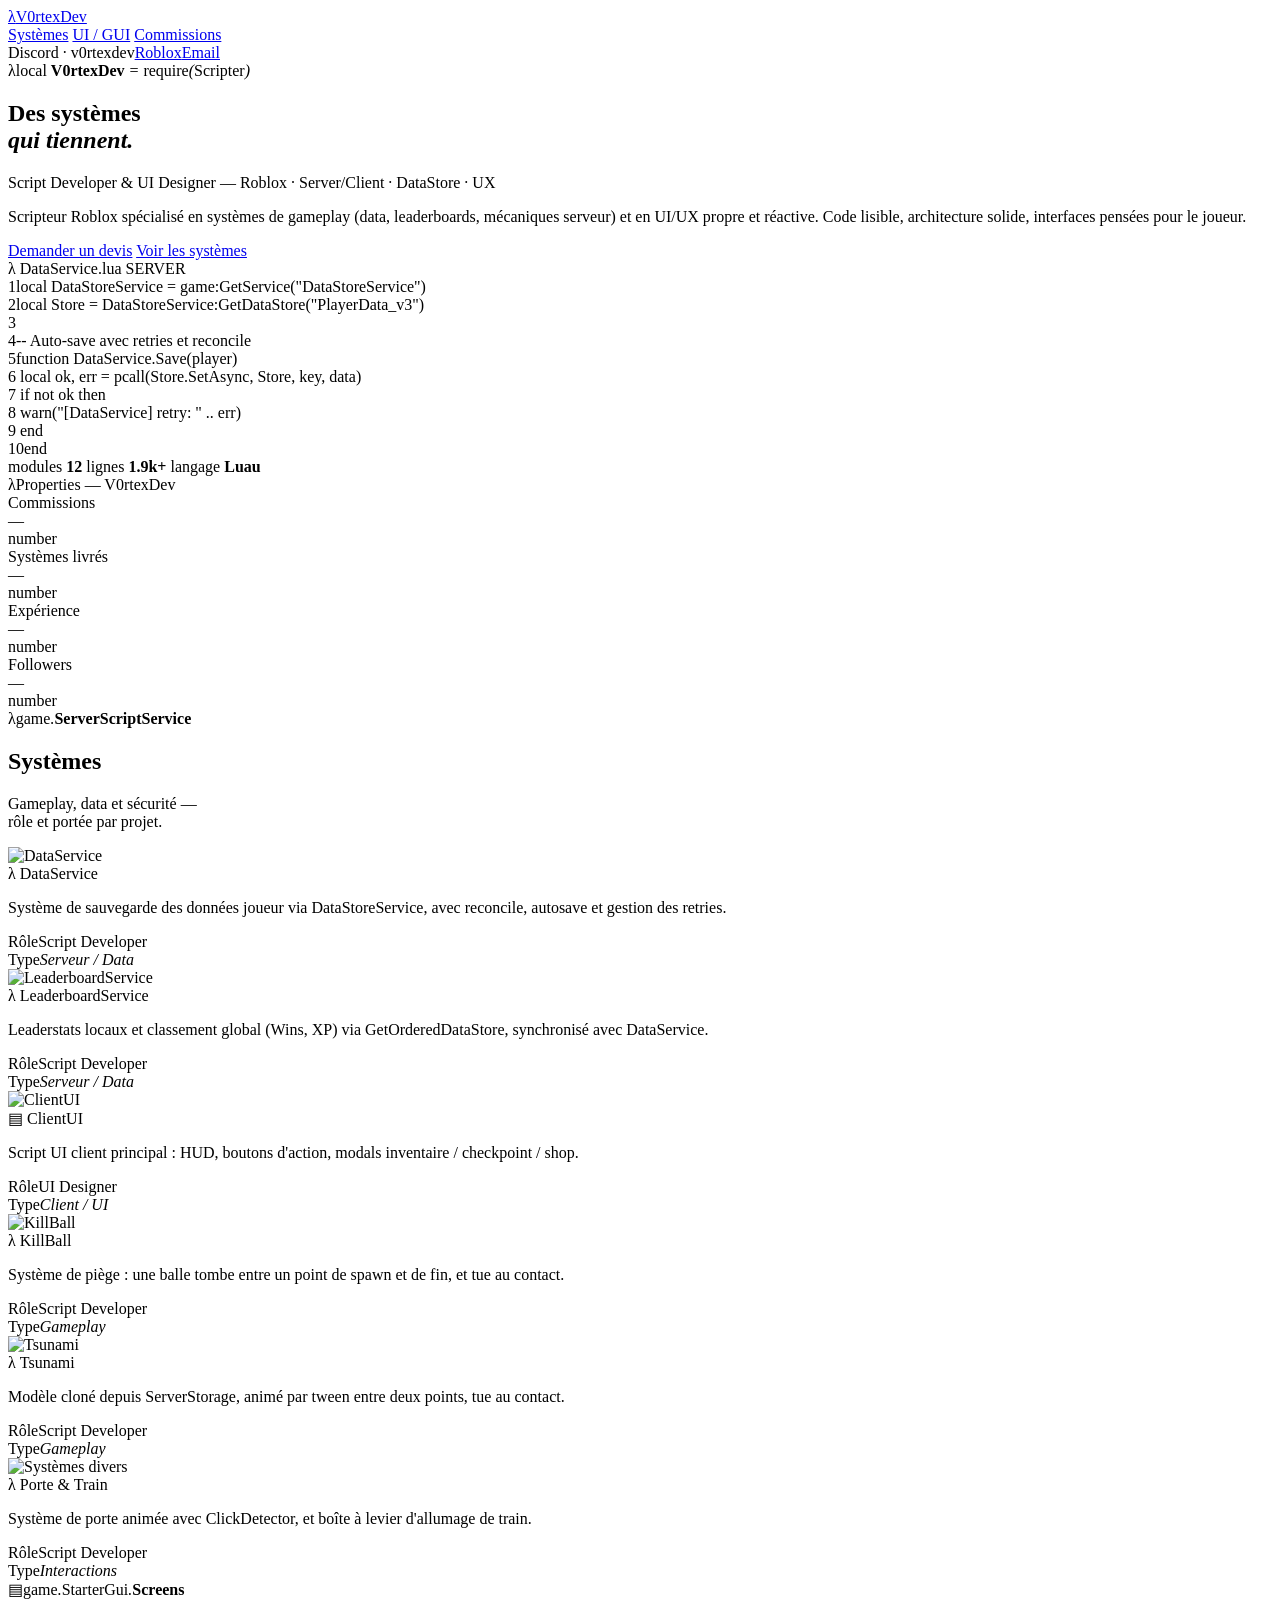
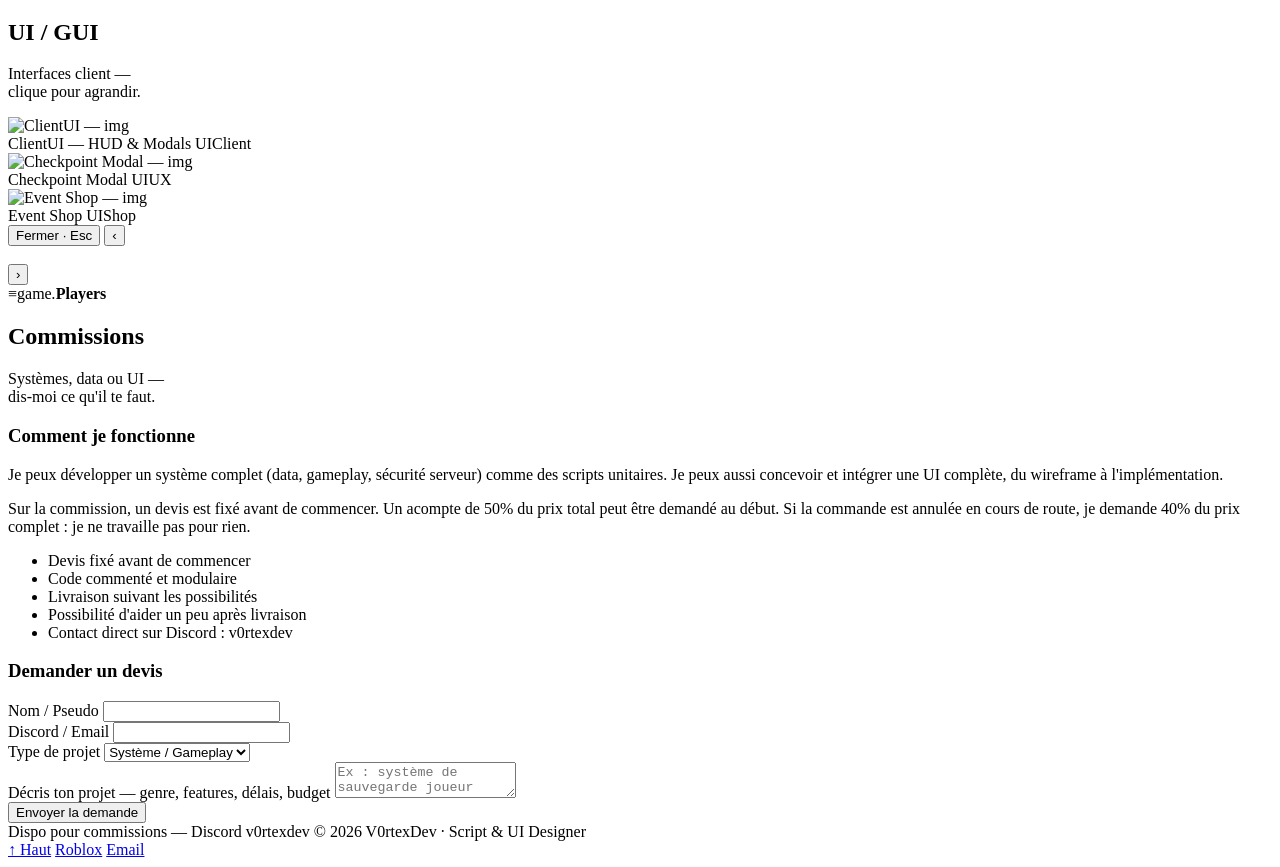
==== index.html @ d475aec1 "Add files via upload" ====
<!DOCTYPE html><html lang="fr"><head><meta http-equiv="Content-Type" content="text/html; charset=UTF-8">

  <meta name="viewport" content="width=device-width, initial-scale=1.0">
  <title>V0rtexDev — Script & UI Designer Roblox</title>
  <meta name="description" content="V0rtexDev — scripteur et UI designer sur Roblox. Systèmes de gameplay, data, UI/UX, sécurité côté serveur.">
  <link rel="preconnect" href="https://fonts.googleapis.com/">
  <link rel="preconnect" href="https://fonts.gstatic.com/" crossorigin="">
  <link href="https://fonts.googleapis.com/css2?family=Space+Grotesk:wght@400;500;600;700&family=IBM+Plex+Sans:wght@400;500;600&family=JetBrains+Mono:wght@400;500;700&display=swap" rel="stylesheet">
  <link rel="stylesheet" href="assets/css/theme.css">
  <link rel="stylesheet" href="assets/css/site.css">
</head>
<body>

  <!-- HEADER -->
  <header>
    <a class="brand" href="#top" aria-label="Accueil">
      <span class="ico ico-script">λ</span><span id="brandName">V0rtexDev</span>
    </a>
    <nav class="top-nav" aria-label="Navigation principale">
      <a href="#systems">Systèmes</a>
      <a href="#ui">UI / GUI</a>
      <a href="#commissions">Commissions</a>
    </nav>
    <div class="socials" id="socials"><span class="social-tag">Discord · v0rtexdev</span><a href="#" target="_blank" rel="noopener">Roblox</a><a href="mailto:contact@v0rtexdev.dev">Email</a></div>
  </header>

  <!-- HERO -->
  <section class="hero" id="top">
    <div class="container">
      <div class="hero-grid">
        <div class="hero-intro reveal in">
          <div class="path" id="heroPath"><span class="ico ico-script">λ</span>local<i> </i><b>V0rtexDev</b><i> = </i>require<i>(</i>Scripter<i>)</i></div>
          <h1 id="heroTitle">Des systèmes<br><em>qui tiennent.</em></h1>
          <p class="role" id="heroRole">Script Developer &amp; UI Designer — Roblox · Server/Client · DataStore · UX</p>
          <p class="bio" id="heroBio">Scripteur Roblox spécialisé en systèmes de gameplay (data, leaderboards, mécaniques serveur) et en UI/UX propre et réactive. Code lisible, architecture solide, interfaces pensées pour le joueur.</p>
          <div class="cta-row">
            <a class="btn btn-primary" href="#commissions" id="ctaPrimary">Demander un devis</a>
            <a class="btn btn-ghost" href="#systems" id="ctaSecondary">Voir les systèmes</a>
          </div>
        </div>

        <div class="editor" aria-hidden="true">
          <div class="ed-bar">
            <div class="ed-dots"><span></span><span></span><span></span></div>
            <span class="ico ico-script">λ</span>
            <span class="ed-file">DataService.lua</span>
            <span class="ed-status"><span class="dot"></span>SERVER</span>
          </div>
          <div class="ed-body">
            <div class="ln"><span class="ln-num">1</span><span class="ln-code"><span class="tok-kw">local</span> <span class="tok-type">DataStoreService</span> <span class="tok-plain">=</span> <span class="tok-fn">game</span><span class="tok-plain">:</span><span class="tok-fn">GetService</span><span class="tok-plain">(</span><span class="tok-str">"DataStoreService"</span><span class="tok-plain">)</span></span></div>
            <div class="ln"><span class="ln-num">2</span><span class="ln-code"><span class="tok-kw">local</span> <span class="tok-type">Store</span> <span class="tok-plain">=</span> <span class="tok-type">DataStoreService</span><span class="tok-plain">:</span><span class="tok-fn">GetDataStore</span><span class="tok-plain">(</span><span class="tok-str">"PlayerData_v3"</span><span class="tok-plain">)</span></span></div>
            <div class="ln"><span class="ln-num">3</span><span class="ln-code"></span></div>
            <div class="ln"><span class="ln-num">4</span><span class="ln-code"><span class="tok-com">-- Auto-save avec retries et reconcile</span></span></div>
            <div class="ln hl"><span class="ln-num">5</span><span class="ln-code"><span class="tok-kw">function</span> <span class="tok-fn">DataService.Save</span><span class="tok-plain">(</span><span class="tok-prop">player</span><span class="tok-plain">)</span></span></div>
            <div class="ln"><span class="ln-num">6</span><span class="ln-code">    <span class="tok-kw">local</span> <span class="tok-prop">ok</span><span class="tok-plain">, </span><span class="tok-prop">err</span> <span class="tok-plain">=</span> <span class="tok-fn">pcall</span><span class="tok-plain">(</span><span class="tok-fn">Store.SetAsync</span><span class="tok-plain">, </span><span class="tok-type">Store</span><span class="tok-plain">, </span><span class="tok-prop">key</span><span class="tok-plain">, </span><span class="tok-prop">data</span><span class="tok-plain">)</span></span></div>
            <div class="ln"><span class="ln-num">7</span><span class="ln-code">    <span class="tok-kw">if not</span> <span class="tok-prop">ok</span> <span class="tok-kw">then</span></span></div>
            <div class="ln"><span class="ln-num">8</span><span class="ln-code">        <span class="tok-fn">warn</span><span class="tok-plain">(</span><span class="tok-str">"[DataService] retry: "</span> <span class="tok-plain">.. </span><span class="tok-prop">err</span><span class="tok-plain">)</span></span></div>
            <div class="ln"><span class="ln-num">9</span><span class="ln-code">    <span class="tok-kw">end</span></span></div>
            <div class="ln"><span class="ln-num">10</span><span class="ln-code"><span class="tok-kw">end</span></span></div>
          </div>
          <div class="ed-foot">
            <span>modules <b>12</b></span>
            <span>lignes <b>1.9k+</b></span>
            <span>langage <b>Luau</b></span>
          </div>
        </div>
      </div>

      <!-- PROPERTIES STRIP -->
      <div class="props reveal in" id="stats">
        <div class="props-head">
          <span class="ico ico-script">λ</span><span id="propsTitle">Properties — V0rtexDev</span>
        </div>
        <div class="props-grid" id="propsGrid">
    <div class="prop">
      <div class="prop-name">Commissions</div>
      <div class="prop-value">—</div>
      <div class="prop-type">number</div>
    </div>
    <div class="prop">
      <div class="prop-name">Systèmes livrés</div>
      <div class="prop-value">—</div>
      <div class="prop-type">number</div>
    </div>
    <div class="prop">
      <div class="prop-name">Expérience</div>
      <div class="prop-value">—</div>
      <div class="prop-type">number</div>
    </div>
    <div class="prop">
      <div class="prop-name">Followers</div>
      <div class="prop-value">—</div>
      <div class="prop-type">number</div>
    </div></div>
      </div>
    </div>
  </section>

  <!-- SYSTEMS -->
  <section class="section" id="systems">
    <div class="container">
      <div class="sec-head reveal in">
        <div>
          <div class="path"><span class="ico ico-script">λ</span>game<i>.</i><b>ServerScriptService</b></div>
          <h2 class="sec-title">Systèmes</h2>
        </div>
        <p class="sec-note">Gameplay, data et sécurité —<br>rôle et portée par projet.</p>
      </div>
      <div class="games-grid" id="gamesGrid">
      <article class="game reveal in">
        <div class="game-cover"><img src="" alt="DataService" loading="lazy"></div>
        <div class="game-body">
          <div class="game-title-row">
            <span class="ico ico-script">λ</span>
            <span class="game-name">DataService</span>
          </div>
          <p class="game-desc">Système de sauvegarde des données joueur via DataStoreService, avec reconcile, autosave et gestion des retries.</p>
          <div class="game-meta">
            <div class="game-prop"><span class="k">Rôle</span><span class="v">Script Developer</span></div>
            <div class="game-prop"><span class="k">Type</span><span class="v"><em>Serveur / Data</em></span></div>
          </div>
        </div>
      </article>
      <article class="game reveal in">
        <div class="game-cover"><img src="" alt="LeaderboardService" loading="lazy"></div>
        <div class="game-body">
          <div class="game-title-row">
            <span class="ico ico-script">λ</span>
            <span class="game-name">LeaderboardService</span>
          </div>
          <p class="game-desc">Leaderstats locaux et classement global (Wins, XP) via GetOrderedDataStore, synchronisé avec DataService.</p>
          <div class="game-meta">
            <div class="game-prop"><span class="k">Rôle</span><span class="v">Script Developer</span></div>
            <div class="game-prop"><span class="k">Type</span><span class="v"><em>Serveur / Data</em></span></div>
          </div>
        </div>
      </article>
      <article class="game reveal in">
        <div class="game-cover"><img src="" alt="ClientUI" loading="lazy"></div>
        <div class="game-body">
          <div class="game-title-row">
            <span class="ico ico-ui">▤</span>
            <span class="game-name">ClientUI</span>
          </div>
          <p class="game-desc">Script UI client principal : HUD, boutons d'action, modals inventaire / checkpoint / shop.</p>
          <div class="game-meta">
            <div class="game-prop"><span class="k">Rôle</span><span class="v">UI Designer</span></div>
            <div class="game-prop"><span class="k">Type</span><span class="v"><em>Client / UI</em></span></div>
          </div>
        </div>
      </article>
      <article class="game reveal in">
        <div class="game-cover"><img src="" alt="KillBall" loading="lazy"></div>
        <div class="game-body">
          <div class="game-title-row">
            <span class="ico ico-script">λ</span>
            <span class="game-name">KillBall</span>
          </div>
          <p class="game-desc">Système de piège : une balle tombe entre un point de spawn et de fin, et tue au contact.</p>
          <div class="game-meta">
            <div class="game-prop"><span class="k">Rôle</span><span class="v">Script Developer</span></div>
            <div class="game-prop"><span class="k">Type</span><span class="v"><em>Gameplay</em></span></div>
          </div>
        </div>
      </article>
      <article class="game reveal in">
        <div class="game-cover"><img src="" alt="Tsunami" loading="lazy"></div>
        <div class="game-body">
          <div class="game-title-row">
            <span class="ico ico-script">λ</span>
            <span class="game-name">Tsunami</span>
          </div>
          <p class="game-desc">Modèle cloné depuis ServerStorage, animé par tween entre deux points, tue au contact.</p>
          <div class="game-meta">
            <div class="game-prop"><span class="k">Rôle</span><span class="v">Script Developer</span></div>
            <div class="game-prop"><span class="k">Type</span><span class="v"><em>Gameplay</em></span></div>
          </div>
        </div>
      </article>
      <article class="game reveal in">
        <div class="game-cover"><img src="" alt="Systèmes divers" loading="lazy"></div>
        <div class="game-body">
          <div class="game-title-row">
            <span class="ico ico-script">λ</span>
            <span class="game-name">Porte &amp; Train</span>
          </div>
          <p class="game-desc">Système de porte animée avec ClickDetector, et boîte à levier d'allumage de train.</p>
          <div class="game-meta">
            <div class="game-prop"><span class="k">Rôle</span><span class="v">Script Developer</span></div>
            <div class="game-prop"><span class="k">Type</span><span class="v"><em>Interactions</em></span></div>
          </div>
        </div>
      </article></div>
    </div>
  </section>

  <!-- UI GALLERY -->
  <section class="section section-alt" id="ui">
    <div class="container">
      <div class="sec-head reveal">
        <div>
          <div class="path"><span class="ico ico-ui">▤</span>game<i>.</i>StarterGui<i>.</i><b>Screens</b></div>
          <h2 class="sec-title">UI / GUI</h2>
        </div>
        <p class="sec-note">Interfaces client —<br>clique pour agrandir.</p>
      </div>
      <div class="clips-grid" id="clipsGrid"><article class="clip reveal clip-wide" tabindex="0" role="button" aria-label="Ouvrir ClientUI">
      <div class="clip-preview">
        <img src="" alt="ClientUI">
        <span class="clip-count">— img</span>
      </div>
      <div class="clip-body">
        <span class="clip-title">ClientUI — HUD &amp; Modals</span>
        <span class="clip-tags"><span class="clip-tag">UI</span><span class="clip-tag">Client</span></span>
      </div></article><article class="clip reveal" tabindex="0" role="button" aria-label="Ouvrir Checkpoint Modal">
      <div class="clip-preview">
        <img src="" alt="Checkpoint Modal">
        <span class="clip-count">— img</span>
      </div>
      <div class="clip-body">
        <span class="clip-title">Checkpoint Modal</span>
        <span class="clip-tags"><span class="clip-tag">UI</span><span class="clip-tag">UX</span></span>
      </div></article><article class="clip reveal" tabindex="0" role="button" aria-label="Ouvrir Event Shop">
      <div class="clip-preview">
        <img src="" alt="Event Shop">
        <span class="clip-count">— img</span>
      </div>
      <div class="clip-body">
        <span class="clip-title">Event Shop</span>
        <span class="clip-tags"><span class="clip-tag">UI</span><span class="clip-tag">Shop</span></span>
      </div></article></div>
    </div>
  </section>

  <!-- LIGHTBOX -->
  <div class="lightbox" id="lightbox" role="dialog" aria-modal="true" aria-label="Aperçu image">
    <button class="lb-close" id="lbClose">Fermer · Esc</button>
    <button class="lb-nav lb-prev" id="lbPrev" aria-label="Image précédente">‹</button>
    <div class="lightbox-content">
      <img id="lbImage" src="" alt="">
    </div>
    <button class="lb-nav lb-next" id="lbNext" aria-label="Image suivante">›</button>
    <div class="lb-counter" id="lbCounter"></div>
  </div>

  <!-- COMMISSIONS -->
  <section class="section" id="commissions">
    <div class="container">
      <div class="sec-head reveal">
        <div>
          <div class="path"><span class="ico ico-server">≡</span>game<i>.</i><b>Players</b></div>
          <h2 class="sec-title">Commissions</h2>
        </div>
        <p class="sec-note">Systèmes, data ou UI —<br>dis-moi ce qu'il te faut.</p>
      </div>
      <div class="comm-grid">
        <div class="terms reveal">
          <h3 id="termsHeading">Comment je fonctionne</h3>
          <div id="termsParagraphs"><p>Je peux développer un système complet (data, gameplay, sécurité serveur) comme des scripts unitaires. Je peux aussi concevoir et intégrer une UI complète, du wireframe à l'implémentation.</p><p>Sur la commission, un devis est fixé avant de commencer. Un acompte de 50% du prix total peut être demandé au début. Si la commande est annulée en cours de route, je demande 40% du prix complet : je ne travaille pas pour rien.</p></div>
          <ul id="termsList"><li>Devis fixé avant de commencer</li><li>Code commenté et modulaire</li><li>Livraison suivant les possibilités</li><li>Possibilité d'aider un peu après livraison</li><li>Contact direct sur Discord : v0rtexdev</li></ul>
        </div>
        <form class="devis reveal" id="devisForm">
          <h3>Demander un devis</h3>
          <div class="form-row">
            <div class="form-group">
              <label for="name">Nom / Pseudo</label>
              <input type="text" id="name" name="name" autocomplete="name" required="">
            </div>
            <div class="form-group">
              <label for="contact">Discord / Email</label>
              <input type="text" id="contact" name="contact" required="">
            </div>
          </div>
          <div class="form-group">
            <label for="project">Type de projet</label>
            <select id="project" name="project">
              <option value="system">Système / Gameplay</option>
              <option value="data">Data / Sauvegarde</option>
              <option value="ui">UI / Interface</option>
              <option value="other">Autre</option>
            </select>
          </div>
          <div class="form-group">
            <label for="details">Décris ton projet <span>— genre, features, délais, budget</span></label>
            <textarea id="details" name="details" placeholder="Ex : système de sauvegarde joueur avec leaderboard, UI de shop, livraison souhaitée dans 3 semaines, budget ~..." required=""></textarea>
          </div>
          <button type="submit" class="btn btn-primary" id="submitBtn">Envoyer la demande</button>
          <div class="form-status" id="formStatus" role="status" aria-live="polite"></div>
        </form>
      </div>
    </div>
  </section>

  <!-- FOOTER -->
  <footer>
    <span class="status" id="footStatus"><span class="dot"></span><span id="footStatusText">Dispo pour commissions — Discord v0rtexdev</span></span>
    <span id="footCopyright">© 2026 V0rtexDev · Script &amp; UI Designer</span>
    <nav aria-label="Liens">
      <a href="#top">↑ Haut</a>
      <a class="foot-roblox" href="#" target="_blank" rel="noopener">Roblox</a>
      <a class="foot-email" href="mailto:contact@v0rtexdev.dev">Email</a>
    </nav>
  </footer>

  <script>
    // Reveal on scroll
    const revealEls = document.querySelectorAll('.reveal');
    const io = new IntersectionObserver((entries) => {
      entries.forEach(e => { if (e.isIntersecting) { e.target.classList.add('in'); } });
    }, { threshold: 0.12 });
    revealEls.forEach(el => io.observe(el));

    // Lightbox basique pour la galerie UI
    const lightbox = document.getElementById('lightbox');
    const lbImage = document.getElementById('lbImage');
    const lbClose = document.getElementById('lbClose');
    document.querySelectorAll('.clip').forEach(clip => {
      clip.addEventListener('click', () => {
        const img = clip.querySelector('img');
        if (img && img.src) {
          lbImage.src = img.src;
          lbImage.alt = img.alt;
          lightbox.classList.add('active');
        }
      });
    });
    lbClose.addEventListener('click', () => lightbox.classList.remove('active'));
    lightbox.addEventListener('click', (e) => { if (e.target === lightbox) lightbox.classList.remove('active'); });
    document.addEventListener('keydown', (e) => { if (e.key === 'Escape') lightbox.classList.remove('active'); });

    // Formulaire devis (placeholder, à connecter à un backend)
    const devisForm = document.getElementById('devisForm');
    const formStatus = document.getElementById('formStatus');
    devisForm.addEventListener('submit', (e) => {
      e.preventDefault();
      formStatus.textContent = "Message prêt — connecte ce formulaire à un service d'envoi (ex: Formspree, EmailJS) pour l'activer.";
      formStatus.classList.add('success');
    });
  </script>

</body></html>
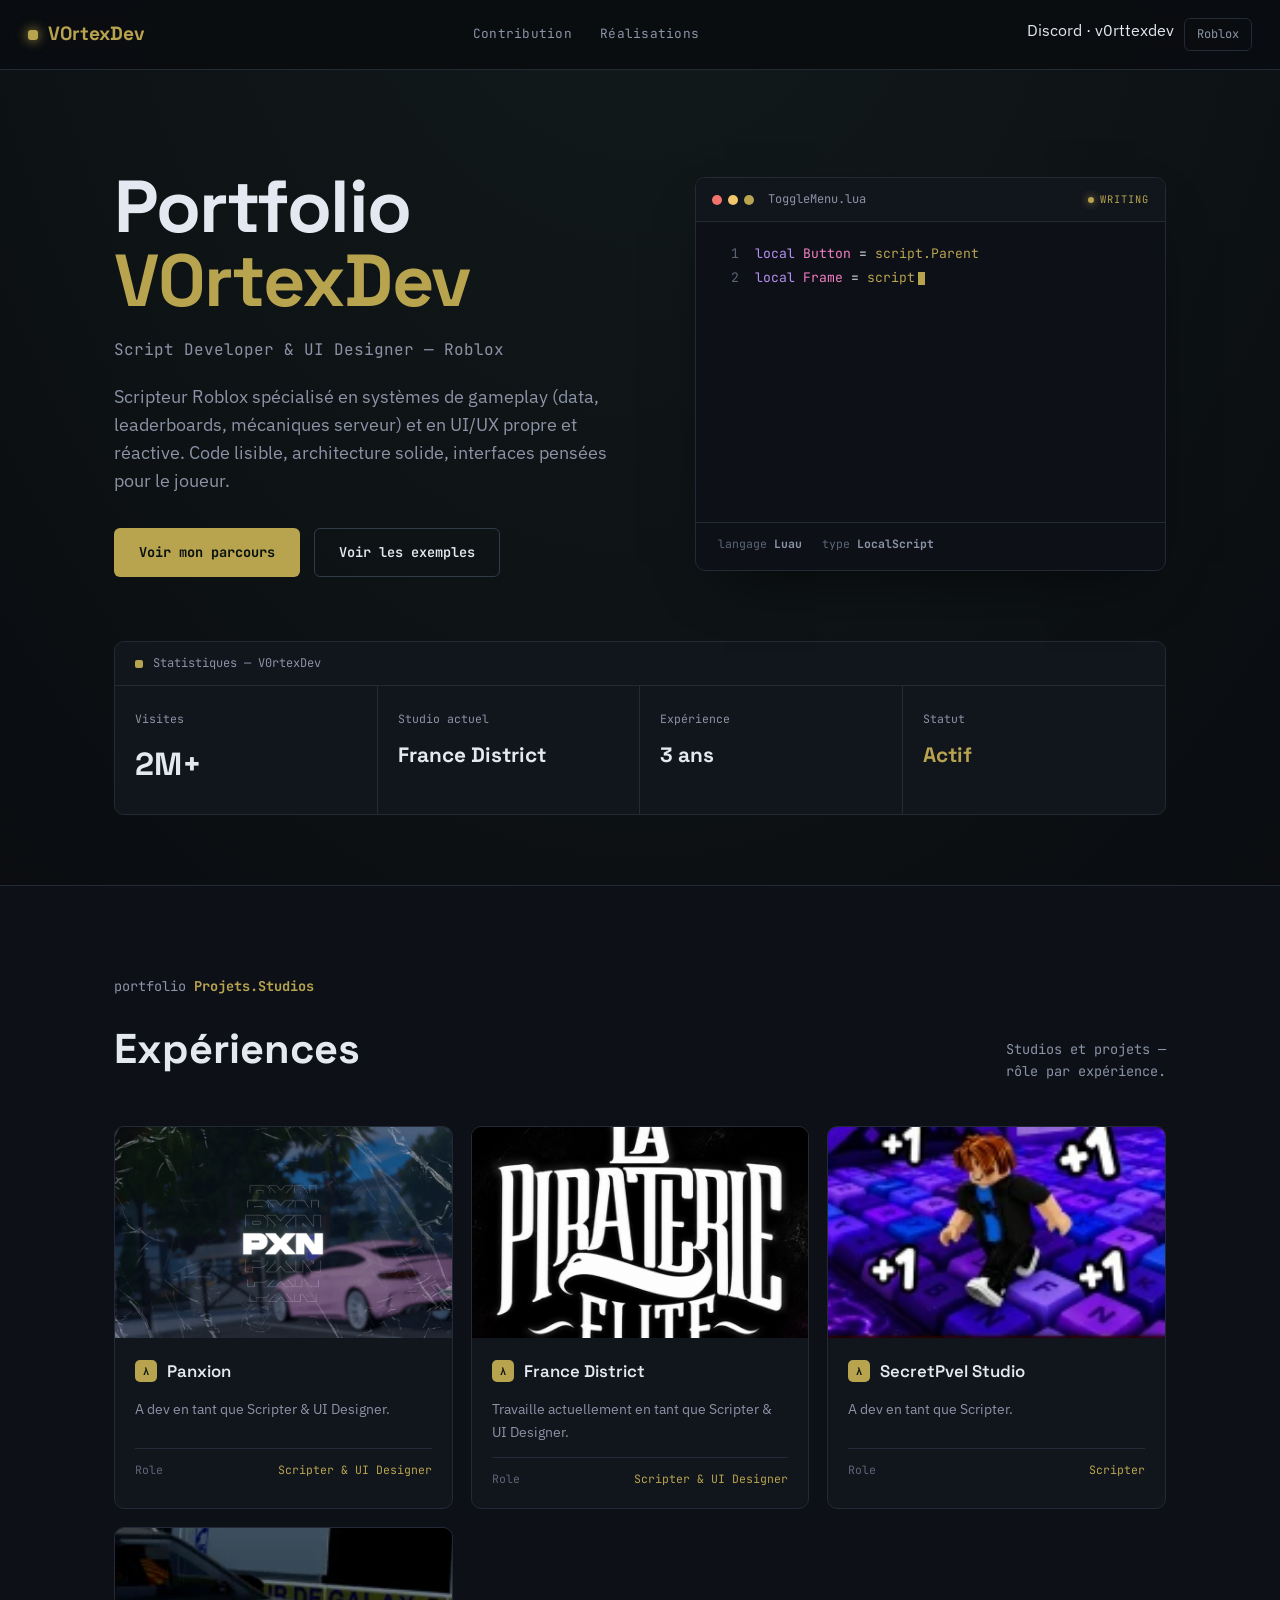
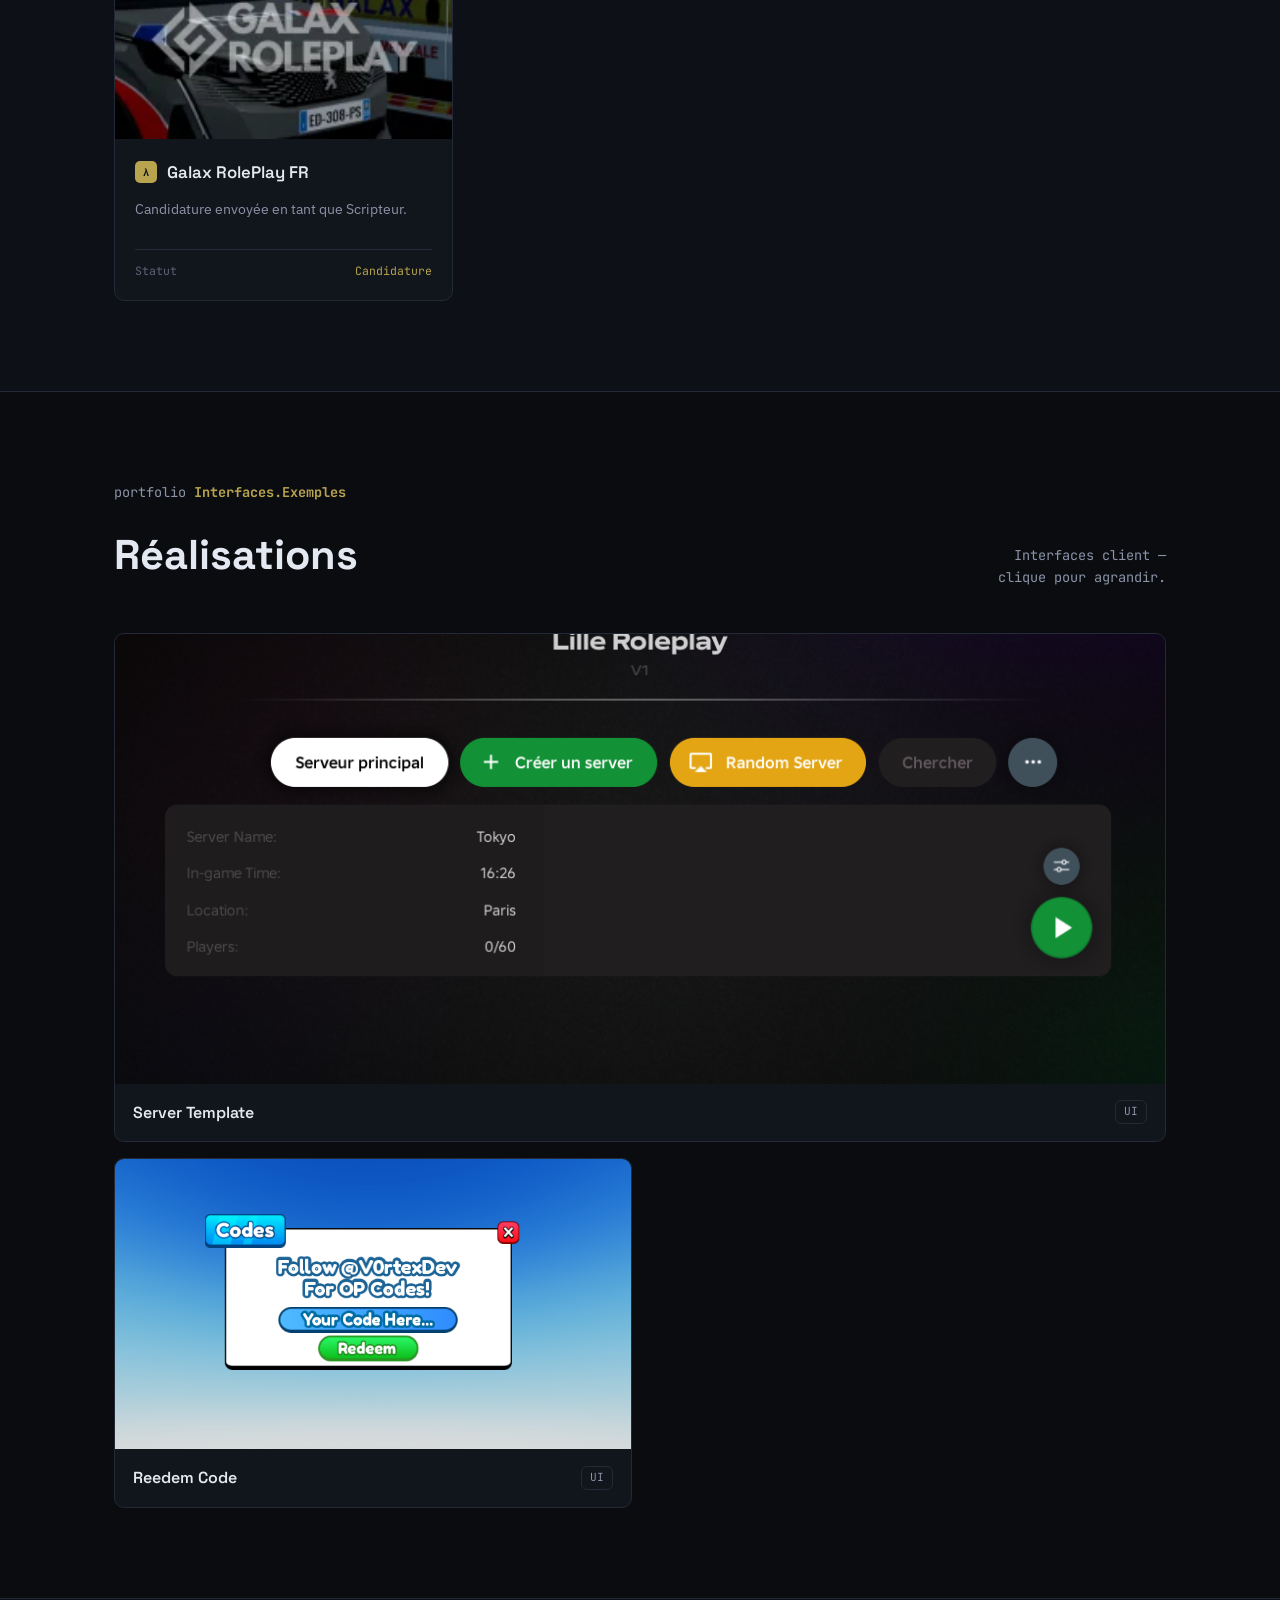
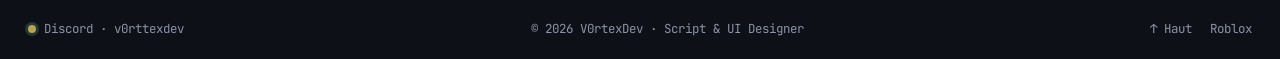
==== commit 63781b11: "Add files via upload" ====
--- a/index.html
+++ b/index.html
@@ -1,341 +1,309 @@
-<!DOCTYPE html><html lang="fr"><head><meta http-equiv="Content-Type" content="text/html; charset=UTF-8">
-
-  <meta name="viewport" content="width=device-width, initial-scale=1.0">
-  <title>V0rtexDev — Script & UI Designer Roblox</title>
-  <meta name="description" content="V0rtexDev — scripteur et UI designer sur Roblox. Systèmes de gameplay, data, UI/UX, sécurité côté serveur.">
-  <link rel="preconnect" href="https://fonts.googleapis.com/">
-  <link rel="preconnect" href="https://fonts.gstatic.com/" crossorigin="">
-  <link href="https://fonts.googleapis.com/css2?family=Space+Grotesk:wght@400;500;600;700&family=IBM+Plex+Sans:wght@400;500;600&family=JetBrains+Mono:wght@400;500;700&display=swap" rel="stylesheet">
-  <link rel="stylesheet" href="assets/css/theme.css">
-  <link rel="stylesheet" href="assets/css/site.css">
-</head>
-<body>
-
-  <!-- HEADER -->
-  <header>
-    <a class="brand" href="#top" aria-label="Accueil">
-      <span class="ico ico-script">λ</span><span id="brandName">V0rtexDev</span>
-    </a>
-    <nav class="top-nav" aria-label="Navigation principale">
-      <a href="#systems">Systèmes</a>
-      <a href="#ui">UI / GUI</a>
-      <a href="#commissions">Commissions</a>
-    </nav>
-    <div class="socials" id="socials"><span class="social-tag">Discord · v0rtexdev</span><a href="#" target="_blank" rel="noopener">Roblox</a><a href="mailto:contact@v0rtexdev.dev">Email</a></div>
-  </header>
-
-  <!-- HERO -->
-  <section class="hero" id="top">
-    <div class="container">
-      <div class="hero-grid">
-        <div class="hero-intro reveal in">
-          <div class="path" id="heroPath"><span class="ico ico-script">λ</span>local<i> </i><b>V0rtexDev</b><i> = </i>require<i>(</i>Scripter<i>)</i></div>
-          <h1 id="heroTitle">Des systèmes<br><em>qui tiennent.</em></h1>
-          <p class="role" id="heroRole">Script Developer &amp; UI Designer — Roblox · Server/Client · DataStore · UX</p>
-          <p class="bio" id="heroBio">Scripteur Roblox spécialisé en systèmes de gameplay (data, leaderboards, mécaniques serveur) et en UI/UX propre et réactive. Code lisible, architecture solide, interfaces pensées pour le joueur.</p>
-          <div class="cta-row">
-            <a class="btn btn-primary" href="#commissions" id="ctaPrimary">Demander un devis</a>
-            <a class="btn btn-ghost" href="#systems" id="ctaSecondary">Voir les systèmes</a>
-          </div>
-        </div>
-
-        <div class="editor" aria-hidden="true">
-          <div class="ed-bar">
-            <div class="ed-dots"><span></span><span></span><span></span></div>
-            <span class="ico ico-script">λ</span>
-            <span class="ed-file">DataService.lua</span>
-            <span class="ed-status"><span class="dot"></span>SERVER</span>
-          </div>
-          <div class="ed-body">
-            <div class="ln"><span class="ln-num">1</span><span class="ln-code"><span class="tok-kw">local</span> <span class="tok-type">DataStoreService</span> <span class="tok-plain">=</span> <span class="tok-fn">game</span><span class="tok-plain">:</span><span class="tok-fn">GetService</span><span class="tok-plain">(</span><span class="tok-str">"DataStoreService"</span><span class="tok-plain">)</span></span></div>
-            <div class="ln"><span class="ln-num">2</span><span class="ln-code"><span class="tok-kw">local</span> <span class="tok-type">Store</span> <span class="tok-plain">=</span> <span class="tok-type">DataStoreService</span><span class="tok-plain">:</span><span class="tok-fn">GetDataStore</span><span class="tok-plain">(</span><span class="tok-str">"PlayerData_v3"</span><span class="tok-plain">)</span></span></div>
-            <div class="ln"><span class="ln-num">3</span><span class="ln-code"></span></div>
-            <div class="ln"><span class="ln-num">4</span><span class="ln-code"><span class="tok-com">-- Auto-save avec retries et reconcile</span></span></div>
-            <div class="ln hl"><span class="ln-num">5</span><span class="ln-code"><span class="tok-kw">function</span> <span class="tok-fn">DataService.Save</span><span class="tok-plain">(</span><span class="tok-prop">player</span><span class="tok-plain">)</span></span></div>
-            <div class="ln"><span class="ln-num">6</span><span class="ln-code">    <span class="tok-kw">local</span> <span class="tok-prop">ok</span><span class="tok-plain">, </span><span class="tok-prop">err</span> <span class="tok-plain">=</span> <span class="tok-fn">pcall</span><span class="tok-plain">(</span><span class="tok-fn">Store.SetAsync</span><span class="tok-plain">, </span><span class="tok-type">Store</span><span class="tok-plain">, </span><span class="tok-prop">key</span><span class="tok-plain">, </span><span class="tok-prop">data</span><span class="tok-plain">)</span></span></div>
-            <div class="ln"><span class="ln-num">7</span><span class="ln-code">    <span class="tok-kw">if not</span> <span class="tok-prop">ok</span> <span class="tok-kw">then</span></span></div>
-            <div class="ln"><span class="ln-num">8</span><span class="ln-code">        <span class="tok-fn">warn</span><span class="tok-plain">(</span><span class="tok-str">"[DataService] retry: "</span> <span class="tok-plain">.. </span><span class="tok-prop">err</span><span class="tok-plain">)</span></span></div>
-            <div class="ln"><span class="ln-num">9</span><span class="ln-code">    <span class="tok-kw">end</span></span></div>
-            <div class="ln"><span class="ln-num">10</span><span class="ln-code"><span class="tok-kw">end</span></span></div>
-          </div>
-          <div class="ed-foot">
-            <span>modules <b>12</b></span>
-            <span>lignes <b>1.9k+</b></span>
-            <span>langage <b>Luau</b></span>
-          </div>
-        </div>
-      </div>
-
-      <!-- PROPERTIES STRIP -->
-      <div class="props reveal in" id="stats">
-        <div class="props-head">
-          <span class="ico ico-script">λ</span><span id="propsTitle">Properties — V0rtexDev</span>
-        </div>
-        <div class="props-grid" id="propsGrid">
-    <div class="prop">
-      <div class="prop-name">Commissions</div>
-      <div class="prop-value">—</div>
-      <div class="prop-type">number</div>
-    </div>
-    <div class="prop">
-      <div class="prop-name">Systèmes livrés</div>
-      <div class="prop-value">—</div>
-      <div class="prop-type">number</div>
-    </div>
-    <div class="prop">
-      <div class="prop-name">Expérience</div>
-      <div class="prop-value">—</div>
-      <div class="prop-type">number</div>
-    </div>
-    <div class="prop">
-      <div class="prop-name">Followers</div>
-      <div class="prop-value">—</div>
-      <div class="prop-type">number</div>
-    </div></div>
-      </div>
-    </div>
-  </section>
-
-  <!-- SYSTEMS -->
-  <section class="section" id="systems">
-    <div class="container">
-      <div class="sec-head reveal in">
-        <div>
-          <div class="path"><span class="ico ico-script">λ</span>game<i>.</i><b>ServerScriptService</b></div>
-          <h2 class="sec-title">Systèmes</h2>
-        </div>
-        <p class="sec-note">Gameplay, data et sécurité —<br>rôle et portée par projet.</p>
-      </div>
-      <div class="games-grid" id="gamesGrid">
-      <article class="game reveal in">
-        <div class="game-cover"><img src="" alt="DataService" loading="lazy"></div>
-        <div class="game-body">
-          <div class="game-title-row">
-            <span class="ico ico-script">λ</span>
-            <span class="game-name">DataService</span>
-          </div>
-          <p class="game-desc">Système de sauvegarde des données joueur via DataStoreService, avec reconcile, autosave et gestion des retries.</p>
-          <div class="game-meta">
-            <div class="game-prop"><span class="k">Rôle</span><span class="v">Script Developer</span></div>
-            <div class="game-prop"><span class="k">Type</span><span class="v"><em>Serveur / Data</em></span></div>
-          </div>
-        </div>
-      </article>
-      <article class="game reveal in">
-        <div class="game-cover"><img src="" alt="LeaderboardService" loading="lazy"></div>
-        <div class="game-body">
-          <div class="game-title-row">
-            <span class="ico ico-script">λ</span>
-            <span class="game-name">LeaderboardService</span>
-          </div>
-          <p class="game-desc">Leaderstats locaux et classement global (Wins, XP) via GetOrderedDataStore, synchronisé avec DataService.</p>
-          <div class="game-meta">
-            <div class="game-prop"><span class="k">Rôle</span><span class="v">Script Developer</span></div>
-            <div class="game-prop"><span class="k">Type</span><span class="v"><em>Serveur / Data</em></span></div>
-          </div>
-        </div>
-      </article>
-      <article class="game reveal in">
-        <div class="game-cover"><img src="" alt="ClientUI" loading="lazy"></div>
-        <div class="game-body">
-          <div class="game-title-row">
-            <span class="ico ico-ui">▤</span>
-            <span class="game-name">ClientUI</span>
-          </div>
-          <p class="game-desc">Script UI client principal : HUD, boutons d'action, modals inventaire / checkpoint / shop.</p>
-          <div class="game-meta">
-            <div class="game-prop"><span class="k">Rôle</span><span class="v">UI Designer</span></div>
-            <div class="game-prop"><span class="k">Type</span><span class="v"><em>Client / UI</em></span></div>
-          </div>
-        </div>
-      </article>
-      <article class="game reveal in">
-        <div class="game-cover"><img src="" alt="KillBall" loading="lazy"></div>
-        <div class="game-body">
-          <div class="game-title-row">
-            <span class="ico ico-script">λ</span>
-            <span class="game-name">KillBall</span>
-          </div>
-          <p class="game-desc">Système de piège : une balle tombe entre un point de spawn et de fin, et tue au contact.</p>
-          <div class="game-meta">
-            <div class="game-prop"><span class="k">Rôle</span><span class="v">Script Developer</span></div>
-            <div class="game-prop"><span class="k">Type</span><span class="v"><em>Gameplay</em></span></div>
-          </div>
-        </div>
-      </article>
-      <article class="game reveal in">
-        <div class="game-cover"><img src="" alt="Tsunami" loading="lazy"></div>
-        <div class="game-body">
-          <div class="game-title-row">
-            <span class="ico ico-script">λ</span>
-            <span class="game-name">Tsunami</span>
-          </div>
-          <p class="game-desc">Modèle cloné depuis ServerStorage, animé par tween entre deux points, tue au contact.</p>
-          <div class="game-meta">
-            <div class="game-prop"><span class="k">Rôle</span><span class="v">Script Developer</span></div>
-            <div class="game-prop"><span class="k">Type</span><span class="v"><em>Gameplay</em></span></div>
-          </div>
-        </div>
-      </article>
-      <article class="game reveal in">
-        <div class="game-cover"><img src="" alt="Systèmes divers" loading="lazy"></div>
-        <div class="game-body">
-          <div class="game-title-row">
-            <span class="ico ico-script">λ</span>
-            <span class="game-name">Porte &amp; Train</span>
-          </div>
-          <p class="game-desc">Système de porte animée avec ClickDetector, et boîte à levier d'allumage de train.</p>
-          <div class="game-meta">
-            <div class="game-prop"><span class="k">Rôle</span><span class="v">Script Developer</span></div>
-            <div class="game-prop"><span class="k">Type</span><span class="v"><em>Interactions</em></span></div>
-          </div>
-        </div>
-      </article></div>
-    </div>
-  </section>
-
-  <!-- UI GALLERY -->
-  <section class="section section-alt" id="ui">
-    <div class="container">
-      <div class="sec-head reveal">
-        <div>
-          <div class="path"><span class="ico ico-ui">▤</span>game<i>.</i>StarterGui<i>.</i><b>Screens</b></div>
-          <h2 class="sec-title">UI / GUI</h2>
-        </div>
-        <p class="sec-note">Interfaces client —<br>clique pour agrandir.</p>
-      </div>
-      <div class="clips-grid" id="clipsGrid"><article class="clip reveal clip-wide" tabindex="0" role="button" aria-label="Ouvrir ClientUI">
-      <div class="clip-preview">
-        <img src="" alt="ClientUI">
-        <span class="clip-count">— img</span>
-      </div>
-      <div class="clip-body">
-        <span class="clip-title">ClientUI — HUD &amp; Modals</span>
-        <span class="clip-tags"><span class="clip-tag">UI</span><span class="clip-tag">Client</span></span>
-      </div></article><article class="clip reveal" tabindex="0" role="button" aria-label="Ouvrir Checkpoint Modal">
-      <div class="clip-preview">
-        <img src="" alt="Checkpoint Modal">
-        <span class="clip-count">— img</span>
-      </div>
-      <div class="clip-body">
-        <span class="clip-title">Checkpoint Modal</span>
-        <span class="clip-tags"><span class="clip-tag">UI</span><span class="clip-tag">UX</span></span>
-      </div></article><article class="clip reveal" tabindex="0" role="button" aria-label="Ouvrir Event Shop">
-      <div class="clip-preview">
-        <img src="" alt="Event Shop">
-        <span class="clip-count">— img</span>
-      </div>
-      <div class="clip-body">
-        <span class="clip-title">Event Shop</span>
-        <span class="clip-tags"><span class="clip-tag">UI</span><span class="clip-tag">Shop</span></span>
-      </div></article></div>
-    </div>
-  </section>
-
-  <!-- LIGHTBOX -->
-  <div class="lightbox" id="lightbox" role="dialog" aria-modal="true" aria-label="Aperçu image">
-    <button class="lb-close" id="lbClose">Fermer · Esc</button>
-    <button class="lb-nav lb-prev" id="lbPrev" aria-label="Image précédente">‹</button>
-    <div class="lightbox-content">
-      <img id="lbImage" src="" alt="">
-    </div>
-    <button class="lb-nav lb-next" id="lbNext" aria-label="Image suivante">›</button>
-    <div class="lb-counter" id="lbCounter"></div>
-  </div>
-
-  <!-- COMMISSIONS -->
-  <section class="section" id="commissions">
-    <div class="container">
-      <div class="sec-head reveal">
-        <div>
-          <div class="path"><span class="ico ico-server">≡</span>game<i>.</i><b>Players</b></div>
-          <h2 class="sec-title">Commissions</h2>
-        </div>
-        <p class="sec-note">Systèmes, data ou UI —<br>dis-moi ce qu'il te faut.</p>
-      </div>
-      <div class="comm-grid">
-        <div class="terms reveal">
-          <h3 id="termsHeading">Comment je fonctionne</h3>
-          <div id="termsParagraphs"><p>Je peux développer un système complet (data, gameplay, sécurité serveur) comme des scripts unitaires. Je peux aussi concevoir et intégrer une UI complète, du wireframe à l'implémentation.</p><p>Sur la commission, un devis est fixé avant de commencer. Un acompte de 50% du prix total peut être demandé au début. Si la commande est annulée en cours de route, je demande 40% du prix complet : je ne travaille pas pour rien.</p></div>
-          <ul id="termsList"><li>Devis fixé avant de commencer</li><li>Code commenté et modulaire</li><li>Livraison suivant les possibilités</li><li>Possibilité d'aider un peu après livraison</li><li>Contact direct sur Discord : v0rtexdev</li></ul>
-        </div>
-        <form class="devis reveal" id="devisForm">
-          <h3>Demander un devis</h3>
-          <div class="form-row">
-            <div class="form-group">
-              <label for="name">Nom / Pseudo</label>
-              <input type="text" id="name" name="name" autocomplete="name" required="">
-            </div>
-            <div class="form-group">
-              <label for="contact">Discord / Email</label>
-              <input type="text" id="contact" name="contact" required="">
-            </div>
-          </div>
-          <div class="form-group">
-            <label for="project">Type de projet</label>
-            <select id="project" name="project">
-              <option value="system">Système / Gameplay</option>
-              <option value="data">Data / Sauvegarde</option>
-              <option value="ui">UI / Interface</option>
-              <option value="other">Autre</option>
-            </select>
-          </div>
-          <div class="form-group">
-            <label for="details">Décris ton projet <span>— genre, features, délais, budget</span></label>
-            <textarea id="details" name="details" placeholder="Ex : système de sauvegarde joueur avec leaderboard, UI de shop, livraison souhaitée dans 3 semaines, budget ~..." required=""></textarea>
-          </div>
-          <button type="submit" class="btn btn-primary" id="submitBtn">Envoyer la demande</button>
-          <div class="form-status" id="formStatus" role="status" aria-live="polite"></div>
-        </form>
-      </div>
-    </div>
-  </section>
-
-  <!-- FOOTER -->
-  <footer>
-    <span class="status" id="footStatus"><span class="dot"></span><span id="footStatusText">Dispo pour commissions — Discord v0rtexdev</span></span>
-    <span id="footCopyright">© 2026 V0rtexDev · Script &amp; UI Designer</span>
-    <nav aria-label="Liens">
-      <a href="#top">↑ Haut</a>
-      <a class="foot-roblox" href="#" target="_blank" rel="noopener">Roblox</a>
-      <a class="foot-email" href="mailto:contact@v0rtexdev.dev">Email</a>
-    </nav>
-  </footer>
-
-  <script>
-    // Reveal on scroll
-    const revealEls = document.querySelectorAll('.reveal');
-    const io = new IntersectionObserver((entries) => {
-      entries.forEach(e => { if (e.isIntersecting) { e.target.classList.add('in'); } });
-    }, { threshold: 0.12 });
-    revealEls.forEach(el => io.observe(el));
-
-    // Lightbox basique pour la galerie UI
-    const lightbox = document.getElementById('lightbox');
-    const lbImage = document.getElementById('lbImage');
-    const lbClose = document.getElementById('lbClose');
-    document.querySelectorAll('.clip').forEach(clip => {
-      clip.addEventListener('click', () => {
-        const img = clip.querySelector('img');
-        if (img && img.src) {
-          lbImage.src = img.src;
-          lbImage.alt = img.alt;
-          lightbox.classList.add('active');
-        }
-      });
-    });
-    lbClose.addEventListener('click', () => lightbox.classList.remove('active'));
-    lightbox.addEventListener('click', (e) => { if (e.target === lightbox) lightbox.classList.remove('active'); });
-    document.addEventListener('keydown', (e) => { if (e.key === 'Escape') lightbox.classList.remove('active'); });
-
-    // Formulaire devis (placeholder, à connecter à un backend)
-    const devisForm = document.getElementById('devisForm');
-    const formStatus = document.getElementById('formStatus');
-    devisForm.addEventListener('submit', (e) => {
-      e.preventDefault();
-      formStatus.textContent = "Message prêt — connecte ce formulaire à un service d'envoi (ex: Formspree, EmailJS) pour l'activer.";
-      formStatus.classList.add('success');
-    });
-  </script>
-
-</body></html>
+<!DOCTYPE html><html lang="fr"><head><meta charset="UTF-8">
+<meta name="viewport" content="width=device-width, initial-scale=1.0">
+<title>V0rtexDev</title>
+<meta name="description" content="Portfolio V0rtexDev">
+<link rel="preconnect" href="https://fonts.googleapis.com/">
+<link rel="preconnect" href="https://fonts.gstatic.com/" crossorigin="">
+<link href="https://fonts.googleapis.com/css2?family=Space+Grotesk:wght@400;500;600;700&family=IBM+Plex+Sans:wght@400;500;600&family=JetBrains+Mono:wght@400;500;700&display=swap" rel="stylesheet">
+<link rel="stylesheet" href="style.css">
+<style>
+  /* Styles pour la modale d'agrandissement des images */
+  .lightbox-modal {
+    display: none;
+    position: fixed;
+    z-index: 9999;
+    top: 0;
+    left: 0;
+    width: 100%;
+    height: 100%;
+    background-color: rgba(0, 0, 0, 0.85);
+    backdrop-filter: blur(5px);
+    justify-content: center;
+    align-items: center;
+    overflow: hidden;
+  }
+  .lightbox-modal.active {
+    display: flex;
+  }
+  .lightbox-content {
+    max-width: 90%;
+    max-height: 90%;
+    object-fit: contain;
+    border-radius: 8px;
+    box-shadow: 0 10px 30px rgba(0,0,0,0.5);
+    cursor: zoom-in;
+    transition: transform 0.2s ease;
+  }
+  .lightbox-close {
+    position: absolute;
+    top: 25px;
+    right: 35px;
+    color: #fff;
+    font-size: 40px;
+    font-weight: bold;
+    cursor: pointer;
+    background: none;
+    border: none;
+    z-index: 10000;
+  }
+  .clip-preview img {
+    cursor: pointer;
+    transition: transform 0.3s ease;
+  }
+  .clip-preview img:hover {
+    transform: scale(1.02);
+  }
+</style>
+</head>
+<body>
+
+<header>
+  <a class="brand" href="#top"><span class="dot"></span>V0rtexDev</a>
+  <nav class="top-nav">
+    <a href="#Contribution">Contribution</a>
+    <a href="#ui">Réalisations</a>
+  </nav>
+  <div class="socials">
+    <div class="social-tag" style="cursor: default; user-select: text;">Discord · v0rttexdev</div>
+    <a href="https://www.roblox.com/fr/users/8784658471/profile" target="_blank" rel="noopener">Roblox</a>
+  </div>
+</header>
+
+<section class="hero" id="top">
+  <div class="container">
+    <div class="hero-grid">
+      <div class="hero-intro reveal in">
+        <h1>Portfolio<br><em>V0rtexDev</em></h1>
+        <p class="role">Script Developer &amp; UI Designer — Roblox</p>
+        <p class="bio">Scripteur Roblox spécialisé en systèmes de gameplay (data, leaderboards, mécaniques serveur) et en UI/UX propre et réactive. Code lisible, architecture solide, interfaces pensées pour le joueur.</p>
+        <div class="cta-row">
+          <a class="btn btn-primary" href="#Contribution">Voir mon parcours</a>
+          <a class="btn btn-ghost" href="#ui">Voir les exemples</a>
+        </div>
+      </div>
+
+      <div class="terminal">
+        <div class="term-bar">
+          <div class="term-dots"><span></span><span></span><span></span></div>
+          <span class="term-file">ToggleMenu.lua</span>
+          <span class="term-status"><span class="blip"></span>WRITING</span>
+        </div>
+        <div class="term-body" id="typeTarget"></div>
+        <div class="term-foot">
+          <span>langage <b>Luau</b></span>
+          <span>type <b>LocalScript</b></span>
+        </div>
+      </div>
+    </div>
+
+    <div class="stats reveal in">
+      <div class="stats-head"><span class="dot" style="width:8px;height:8px;border-radius:2px;background:var(--accent);"></span> Statistiques — V0rtexDev</div>
+      <div class="stats-grid">
+        <div class="stat"><div class="stat-name">Visites</div><div class="stat-value">2M+</div></div>
+        <div class="stat"><div class="stat-name">Studio actuel</div><div class="stat-value" style="font-size:1.3rem;">France District</div></div>
+        <div class="stat"><div class="stat-name">Expérience</div><div class="stat-value" style="font-size:1.3rem;">3 ans</div></div>
+        <div class="stat"><div class="stat-name">Statut</div><div class="stat-value" style="font-size:1.3rem;color:var(--accent);">Actif</div></div>
+      </div>
+    </div>
+  </div>
+</section>
+
+<section class="section section-alt" id="Contribution">
+  <div class="container">
+    <div class="sec-head reveal">
+      <div>
+        <div class="path">portfolio <b>Projets.Studios</b></div>
+        <h2 class="sec-title">Expériences</h2>
+      </div>
+      <p class="sec-note">Studios et projets —<br>rôle par expérience.</p>
+    </div>
+    <div class="grid-3">
+      <div class="exp-card">
+        <div class="exp-cover"><img src="panxion.png" alt="Panxion"></div>
+        <div class="exp-body">
+          <div class="card-title-row"><span class="card-icon">λ</span><span class="card-name">Panxion</span></div>
+          <p class="card-desc">A dev en tant que Scripter &amp; UI Designer.</p>
+          <div class="card-meta"><span class="k">Role</span><span class="v">Scripter &amp; UI Designer</span></div>
+        </div>
+      </div>
+      <div class="exp-card">
+        <div class="exp-cover"><img src="france-district.png" alt="France District"></div>
+        <div class="exp-body">
+          <div class="card-title-row"><span class="card-icon">λ</span><span class="card-name">France District</span></div>
+          <p class="card-desc">Travaille actuellement en tant que Scripter &amp; UI Designer.</p>
+          <div class="card-meta"><span class="k">Role</span><span class="v">Scripter &amp; UI Designer</span></div>
+        </div>
+      </div>
+      <div class="exp-card">
+        <div class="exp-cover"><img src="secretpvel.png" alt="SecretPvel Studio"></div>
+        <div class="exp-body">
+          <div class="card-title-row"><span class="card-icon">λ</span><span class="card-name">SecretPvel Studio</span></div>
+          <p class="card-desc">A dev en tant que Scripter.</p>
+          <div class="card-meta"><span class="k">Role</span><span class="v">Scripter</span></div>
+        </div>
+      </div>
+      <div class="exp-card">
+        <div class="exp-cover"><img src="galax.png" alt="Galax RolePlay FR"></div>
+        <div class="exp-body">
+          <div class="card-title-row"><span class="card-icon">λ</span><span class="card-name">Galax RolePlay FR</span></div>
+          <p class="card-desc">Candidature envoyée en tant que Scripteur.</p>
+          <div class="card-meta"><span class="k">Statut</span><span class="v">Candidature</span></div>
+        </div>
+      </div>
+    </div>
+  </div>
+</section>
+
+<section class="section" id="ui">
+  <div class="container">
+    <div class="sec-head reveal">
+      <div>
+        <div class="path">portfolio <b>Interfaces.Exemples</b></div>
+        <h2 class="sec-title">Réalisations</h2>
+      </div>
+      <p class="sec-note">Interfaces client —<br>clique pour agrandir.</p>
+    </div>
+    <div class="grid-2">
+      <div class="clip wide">
+        <div class="clip-preview"><img src="server-template.png" alt="Server Template"></div>
+        <div class="clip-body"><span class="clip-title">Server Template</span><span class="clip-tags"><span class="clip-tag">UI</span></span></div>
+      </div>
+      <div class="clip">
+        <div class="clip-preview"><img src="redeem-code.png" alt="Reedem Code"></div>
+        <div class="clip-body"><span class="clip-title">Reedem Code</span><span class="clip-tags"><span class="clip-tag">UI</span></span></div>
+      </div>
+    </div>
+  </div>
+</section>
+
+<!-- Modale lightbox pour agrandir et zoomer l'image -->
+<div class="lightbox-modal" id="lightboxModal">
+  <button class="lightbox-close" id="lightboxClose">&times;</button>
+  <img class="lightbox-content" id="lightboxImg" alt="Agrandissement">
+</div>
+
+<footer>
+  <span class="status"><span class="dot"></span>Discord · v0rttexdev</span>
+  <span>© 2026 V0rtexDev · Script &amp; UI Designer</span>
+  <nav>
+    <a href="#top">↑ Haut</a>
+    <a href="https://www.roblox.com/fr/users/8784658471/profile" target="_blank" rel="noopener">Roblox</a>
+  </nav>
+</footer>
+
+<script>
+const revealEls = document.querySelectorAll('.reveal');
+new IntersectionObserver((entries)=>{entries.forEach(e=>{if(e.isIntersecting)e.target.classList.add('in');});},{threshold:.12}).observe ? revealEls.forEach(el=>{new IntersectionObserver((es)=>{es.forEach(e=>{if(e.isIntersecting)e.target.classList.add('in');});},{threshold:.12}).observe(el);}) : null;
+
+const lines = [
+  [['tok-kw','local '],['tok-type','Button'],['tok-plain',' = '],['tok-fn','script.Parent']],
+  [['tok-kw','local '],['tok-type','Frame'],['tok-plain',' = '],['tok-fn','script.Parent.Parent.Frame']],
+  [['tok-kw','local '],['tok-prop','isOpen'],['tok-plain',' = '],['tok-kw','false']],
+  [],
+  [['tok-kw','local function '],['tok-fn','ToggleMenu'],['tok-plain','()']],
+  [['tok-plain','     '],['tok-prop','isOpen'],['tok-plain',' = '],['tok-kw','not '],['tok-prop','isOpen']],
+  [['tok-plain','     '],['tok-type','Frame'],['tok-plain','.'],['tok-prop','Visible'],['tok-plain',' = '],['tok-prop','isOpen']],
+  [['tok-kw','end']],
+  [],
+  [['tok-type','Button'],['tok-plain','.'],['tok-fn','MouseButton1Click'],['tok-plain',':'],['tok-fn','Connect'],['tok-plain','('],['tok-fn','ToggleMenu'],['tok-plain',')']]
+];
+
+const target = document.getElementById('typeTarget');
+let li = 0, ci = 0;
+
+function renderPartial() {
+  target.innerHTML = '';
+  for (let i = 0; i < li; i++) {
+    const div = document.createElement('div');
+    div.className = 'ln';
+    const num = document.createElement('span'); num.className='ln-num'; num.textContent = i+1;
+    const code = document.createElement('span'); code.className='ln-code';
+    lines[i].forEach(([cls,txt])=>{ const s=document.createElement('span'); s.className=cls; s.textContent=txt; code.appendChild(s); });
+    div.appendChild(num); div.appendChild(code); target.appendChild(div);
+  }
+  if (li < lines.length) {
+    const div = document.createElement('div');
+    div.className = 'ln';
+    const num = document.createElement('span'); num.className='ln-num'; num.textContent = li+1;
+    const code = document.createElement('span'); code.className='ln-code';
+    let acc = 0;
+    for (const [cls,txt] of lines[li]) {
+      if (ci <= acc) break;
+      const take = Math.min(txt.length, ci - acc);
+      if (take > 0) { const s=document.createElement('span'); s.className=cls; s.textContent = txt.slice(0,take); code.appendChild(s); }
+      acc += txt.length;
+    }
+    const cursor = document.createElement('span'); cursor.className='typing-cursor';
+    code.appendChild(cursor);
+    div.appendChild(num); div.appendChild(code); target.appendChild(div);
+  }
+}
+
+function typeLoop() {
+  const lineLen = lines[li] ? lines[li].reduce((a,[,t])=>a+t.length,0) : 0;
+  if (li >= lines.length) {
+    setTimeout(()=>{ li=0; ci=0; renderPartial(); typeLoop(); }, 1800);
+    return;
+  }
+  if (ci < lineLen) {
+    ci++;
+    renderPartial();
+    setTimeout(typeLoop, 18 + Math.random()*30);
+  } else {
+    li++; ci=0;
+    renderPartial();
+    setTimeout(typeLoop, 220);
+  }
+}
+renderPartial();
+typeLoop();
+
+/* Gestion du clic pour agrandir et du zoom sur l'image */
+const modal = document.getElementById('lightboxModal');
+const modalImg = document.getElementById('lightboxImg');
+const closeBtn = document.getElementById('lightboxClose');
+const previewImages = document.querySelectorAll('.clip-preview img');
+
+let isZoomed = false;
+
+previewImages.forEach(img => {
+  img.addEventListener('click', () => {
+    if (img.src && img.src !== window.location.href) {
+      modal.classList.add('active');
+      modalImg.src = img.src;
+      isZoomed = false;
+      modalImg.style.transform = 'scale(1)';
+      modalImg.style.cursor = 'zoom-in';
+    }
+  });
+});
+
+function closeModal() {
+  modal.classList.remove('active');
+  modalImg.src = '';
+  isZoomed, isZoomed = false;
+  modalImg.style.transform = 'scale(1)';
+}
+
+closeBtn.addEventListener('click', closeModal);
+modal.addEventListener('click', (e) => {
+  if (e.target === modal) {
+    closeModal();
+  }
+});
+
+/* Fonction pour zoomer/dézoomer au clic dans la modale */
+modalImg.addEventListener('click', () => {
+  if (!isZoomed) {
+    modalImg.style.transform = 'scale(2)';
+    modalImg.style.cursor = 'zoom-out';
+    isZoomed = true;
+  } else {
+    modalImg.style.transform = 'scale(1)';
+    modalImg.style.cursor = 'zoom-in';
+    isZoomed = false;
+  }
+});
+</script>
+
+</body></html>
--- a/style.css
+++ b/style.css
@@ -0,0 +1,182 @@
+@charset "utf-8";
+
+*, ::before, ::after { box-sizing: border-box; margin: 0; padding: 0; }
+
+:root {
+  --bg: #0a0c10;
+  --bg-2: #0d1017;
+  --panel: #11151c;
+  --panel-2: #161b24;
+  --line: #232936;
+  --line-2: #313a4a;
+  --text: #e4e8f1;
+  --text-2: #8b93a7;
+  --muted: #5c6577;
+  --accent: #b8a34f;
+  --accent-2: #b8a34f;
+  --purple: #b58ef2;
+  --pink: #f27ec4;
+  --font-display: 'Space Grotesk', system-ui, sans-serif;
+  --font-mono: 'JetBrains Mono', ui-monospace, monospace;
+  --font-body: 'IBM Plex Sans', system-ui, sans-serif;
+  --radius: 10px;
+  --radius-sm: 6px;
+  --ease: cubic-bezier(.16,1,.3,1);
+}
+
+html { scroll-behavior: smooth; }
+
+body {
+  background: var(--bg);
+  color: var(--text);
+  font-family: var(--font-body);
+  line-height: 1.6;
+  overflow-x: hidden;
+  background-image:
+    radial-gradient(ellipse 80% 50% at 50% -10%, rgba(126,224,168,0.08), transparent);
+}
+
+a { color: var(--accent); text-decoration: none; transition: .2s; }
+a:hover { color: var(--text); }
+img { max-width: 100%; display: block; }
+::selection { background: rgba(126,224,168,.25); }
+
+.container { max-width: 1100px; margin: 0 auto; padding: 0 24px; }
+
+/* HEADER */
+header {
+  display: flex; justify-content: space-between; align-items: center;
+  padding: 18px 28px; border-bottom: 1px solid var(--line);
+  position: sticky; top: 0; background: rgba(10,12,16,.85);
+  backdrop-filter: blur(10px); z-index: 100;
+}
+.brand { display:flex; align-items:center; gap:10px; font-family: var(--font-display); font-weight:700; font-size:1.2rem; }
+.brand .dot { width:10px; height:10px; border-radius:3px; background: var(--accent); box-shadow: 0 0 12px var(--accent); }
+.top-nav { display:flex; gap:28px; }
+.top-nav a { font-family: var(--font-mono); font-size:.8rem; color: var(--text-2); letter-spacing:.02em; }
+.top-nav a:hover { color: var(--accent); }
+.socials { display:flex; gap:10px; }
+.socials a { font-family: var(--font-mono); font-size:.75rem; color: var(--text-2); padding:6px 12px; border:1px solid var(--line); border-radius: var(--radius-sm); }
+.socials a:hover { border-color: var(--accent); color: var(--accent); }
+
+/* HERO */
+.hero { padding: 100px 0 70px; position: relative; }
+.hero-grid { display:grid; grid-template-columns: 1.05fr .95fr; gap:60px; align-items:center; }
+.path { font-family: var(--font-mono); font-size:.85rem; color: var(--text-2); margin-bottom:18px; display:flex; gap:8px; align-items:center;}
+.path b { color: var(--accent); }
+.hero h1 { font-family: var(--font-display); font-size: clamp(2.6rem,6vw,4.6rem); font-weight:700; line-height:1; letter-spacing:-.02em; margin-bottom:20px; }
+.hero h1 em { font-style: normal; color: var(--accent); }
+.role { font-family: var(--font-mono); font-size:1rem; color: var(--text-2); margin-bottom:20px; }
+.bio { font-size:1.1rem; color: var(--text-2); max-width:46ch; margin-bottom:32px; }
+
+.cta-row { display:flex; gap:14px; flex-wrap:wrap; }
+.btn { display:inline-flex; align-items:center; gap:8px; font-family: var(--font-mono); font-size:.85rem; font-weight:600; padding:13px 24px; border-radius: var(--radius-sm); border:1px solid transparent; cursor:pointer; transition:.2s; }
+.btn-primary { background: var(--accent); color:#08110c; font-weight:700; }
+.btn-primary:hover { background:#93eab8; }
+.btn-ghost { border-color: var(--line-2); color: var(--text); }
+.btn-ghost:hover { border-color: var(--accent); color: var(--accent); }
+
+/* TERMINAL / TYPING ANIMATION */
+.terminal { background: var(--bg-2); border:1px solid var(--line); border-radius: var(--radius); overflow:hidden; box-shadow: 0 24px 60px -30px rgba(0,0,0,.8); }
+.term-bar { display:flex; align-items:center; gap:10px; padding:12px 16px; border-bottom:1px solid var(--line); background: var(--panel); }
+.term-dots { display:flex; gap:6px; }
+.term-dots span { width:10px; height:10px; border-radius:50%; background: var(--line-2); }
+.term-dots span:nth-child(1){ background:#f2726c; }
+.term-dots span:nth-child(2){ background:#f2c66c; }
+.term-dots span:nth-child(3){ background:#b8a34f; }
+.term-file { margin-left:4px; font-family: var(--font-mono); font-size:.75rem; color: var(--text-2); }
+.term-status { margin-left:auto; font-family: var(--font-mono); font-size:.65rem; color: var(--accent); display:flex; align-items:center; gap:6px; letter-spacing:.1em; }
+.term-status .blip { width:6px; height:6px; border-radius:50%; background: var(--accent); box-shadow:0 0 8px var(--accent); animation: blink 1.4s infinite; }
+@keyframes blink { 0%,100%{opacity:1} 50%{opacity:.25} }
+
+.term-body { padding: 20px 22px 24px; font-family: var(--font-mono); font-size:.82rem; line-height:1.85; min-height: 300px; }
+.term-body .ln { display:flex; gap:16px; }
+.term-body .ln-num { color: var(--muted); width:1.6em; text-align:right; flex-shrink:0; user-select:none; }
+.term-body .ln-code { white-space:pre; }
+.tok-kw { color: var(--purple); }
+.tok-fn { color: var(--accent); }
+.tok-str { color: #e0c073; }
+.tok-type { color: var(--pink); }
+.tok-prop { color:#7fb4f2; }
+.tok-com { color: var(--muted); }
+.tok-plain { color: var(--text); }
+
+.typing-cursor { display:inline-block; width:7px; height:1em; background: var(--accent); margin-left:3px; vertical-align:middle; animation: caret 0.9s steps(1) infinite; }
+@keyframes caret { 0%,50%{opacity:1} 51%,100%{opacity:0} }
+
+.term-foot { display:flex; gap:20px; padding:12px 22px 16px; border-top:1px solid var(--line); font-family: var(--font-mono); font-size:.72rem; color: var(--muted); }
+.term-foot b { color: var(--text-2); }
+
+/* STATS */
+.stats { margin-top:64px; background: var(--panel); border:1px solid var(--line); border-radius: var(--radius); }
+.stats-head { display:flex; align-items:center; gap:10px; padding:12px 20px; border-bottom:1px solid var(--line); font-family: var(--font-mono); font-size:.75rem; color: var(--text-2); }
+.stats-grid { display:grid; grid-template-columns:repeat(4,1fr); }
+.stat { padding:24px 20px; border-right:1px solid var(--line); }
+.stat:last-child { border-right:none; }
+.stat-name { font-family: var(--font-mono); font-size:.72rem; color: var(--text-2); margin-bottom:10px; }
+.stat-value { font-family: var(--font-display); font-size:2rem; font-weight:700; }
+
+/* SECTIONS */
+.section { padding: 90px 0; }
+.section-alt { background: var(--bg-2); border-top:1px solid var(--line); border-bottom:1px solid var(--line); }
+.sec-head { display:flex; justify-content:space-between; align-items:flex-end; flex-wrap:wrap; gap:20px; margin-bottom:44px; }
+.sec-title { font-family: var(--font-display); font-size: clamp(1.8rem,4vw,2.6rem); font-weight:700; margin-top:10px; }
+.sec-note { font-family: var(--font-mono); font-size:.85rem; color: var(--text-2); text-align:right; }
+
+.grid-3 { display:grid; grid-template-columns:repeat(3,1fr); gap:18px; }
+.card { background: var(--panel); border:1px solid var(--line); border-radius: var(--radius); padding:24px; transition:.25s var(--ease); }
+.card:hover { border-color: var(--accent); transform: translateY(-3px); }
+.card-title-row { display:flex; align-items:center; gap:10px; margin-bottom:12px; }
+.card-icon { width:22px; height:22px; border-radius:5px; background: var(--accent); display:flex; align-items:center; justify-content:center; font-family: var(--font-mono); font-size:.65rem; font-weight:700; color:#08110c; flex-shrink:0; }
+.card-name { font-family: var(--font-display); font-weight:600; font-size:1.05rem; }
+.card-desc { color: var(--text-2); font-size:.9rem; margin-bottom:16px; min-height:2.6em; }
+.card-meta { display:flex; justify-content:space-between; font-family: var(--font-mono); font-size:.72rem; padding-top:12px; border-top:1px solid var(--line); }
+.card-meta .k { color: var(--muted); }
+.card-meta .v { color: var(--accent); }
+
+.grid-2 { display:grid; grid-template-columns:repeat(2,1fr); gap:16px; }
+
+/* EXPERIENCE CARDS */
+.exp-card { background: var(--panel); border:1px solid var(--line); border-radius: var(--radius); overflow:hidden; transition:.25s var(--ease); }
+.exp-card:hover { border-color: var(--accent); transform: translateY(-3px); }
+.exp-cover { aspect-ratio: 16/10; background: var(--panel-2); overflow:hidden; }
+.exp-cover img { width:100%; height:100%; object-fit:cover; }
+.exp-body { padding:20px; }
+.exp-body .card-desc { margin-bottom:14px; }
+.clip { background: var(--panel); border:1px solid var(--line); border-radius: var(--radius); overflow:hidden; cursor:pointer; transition:.25s var(--ease); }
+.clip:hover { border-color: var(--accent); transform: translateY(-3px); }
+.clip.wide { grid-column:1/-1; }
+.clip-preview { aspect-ratio:16/9; background: var(--panel-2); }
+.clip.wide .clip-preview { aspect-ratio:21/9; }
+.clip-preview img { width:100%; height:100%; object-fit:cover; }
+.clip-body { padding:16px 18px; display:flex; justify-content:space-between; align-items:center; flex-wrap:wrap; gap:10px; }
+.clip-title { font-family: var(--font-display); font-weight:600; }
+.clip-tags { display:flex; gap:6px; flex-wrap:wrap; }
+.clip-tag { font-family: var(--font-mono); font-size:.7rem; color: var(--text-2); border:1px solid var(--line); border-radius: var(--radius-sm); padding:2px 8px; }
+
+/* FOOTER */
+footer {
+  border-top:1px solid var(--line); background: var(--bg-2);
+  padding:20px 28px; display:flex; justify-content:space-between; align-items:center;
+  flex-wrap:wrap; gap:14px; font-family: var(--font-mono); font-size:.78rem; color: var(--text-2);
+}
+.status { display:flex; align-items:center; gap:8px; }
+.status .dot { width:8px; height:8px; border-radius:50%; background: var(--accent); box-shadow:0 0 0 3px rgba(126,224,168,.18); }
+footer nav { display:flex; gap:18px; }
+footer nav a { color: var(--text-2); }
+footer nav a:hover { color: var(--accent); }
+
+.reveal { opacity:0; transform: translateY(16px); transition: .6s var(--ease); }
+.reveal.in { opacity:1; transform:none; }
+
+@media (max-width: 900px) {
+  .hero-grid { grid-template-columns:1fr; }
+  .stats-grid { grid-template-columns:repeat(2,1fr); }
+  .grid-3 { grid-template-columns:repeat(2,1fr); }
+}
+@media (max-width: 640px) {
+  header { flex-wrap:wrap; gap:10px; }
+  .stats-grid, .grid-3, .grid-2 { grid-template-columns:1fr; }
+  .sec-note { text-align:left; }
+  .clip.wide .clip-preview { aspect-ratio:16/9; }
+}
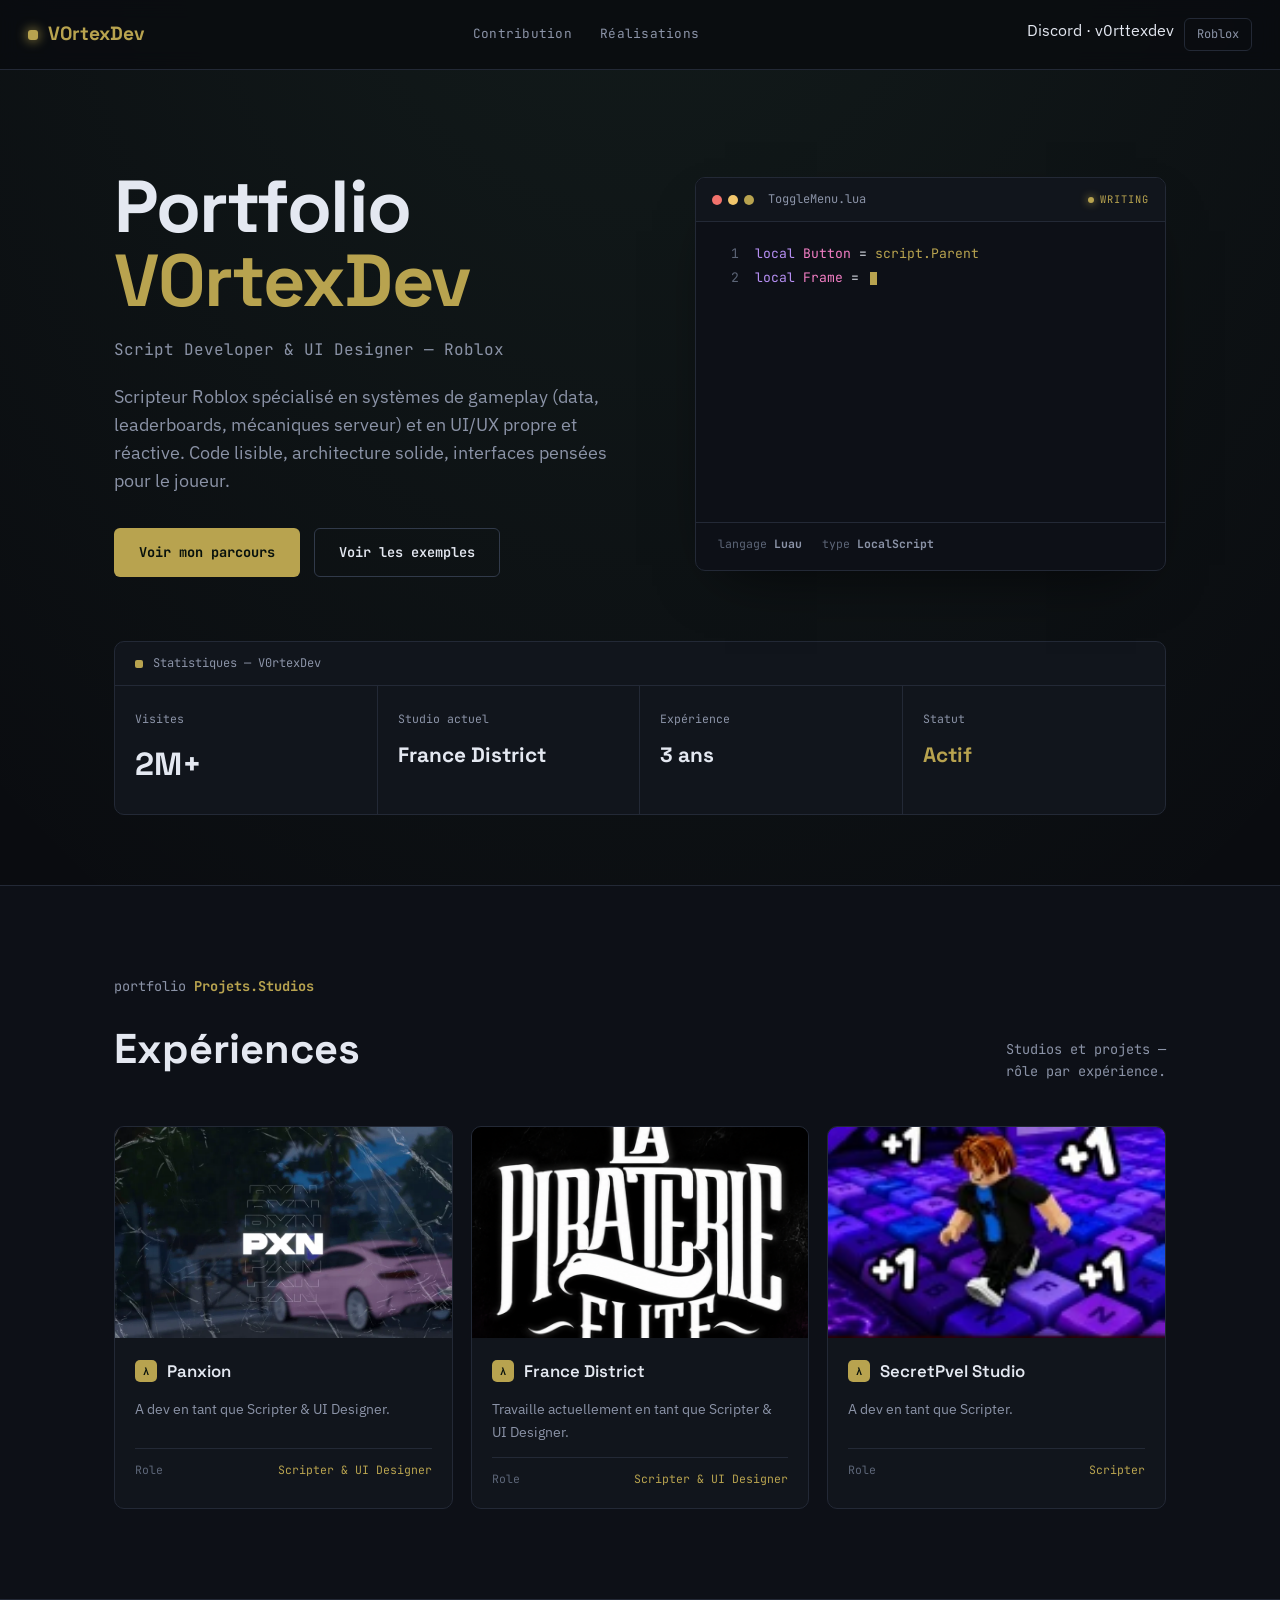
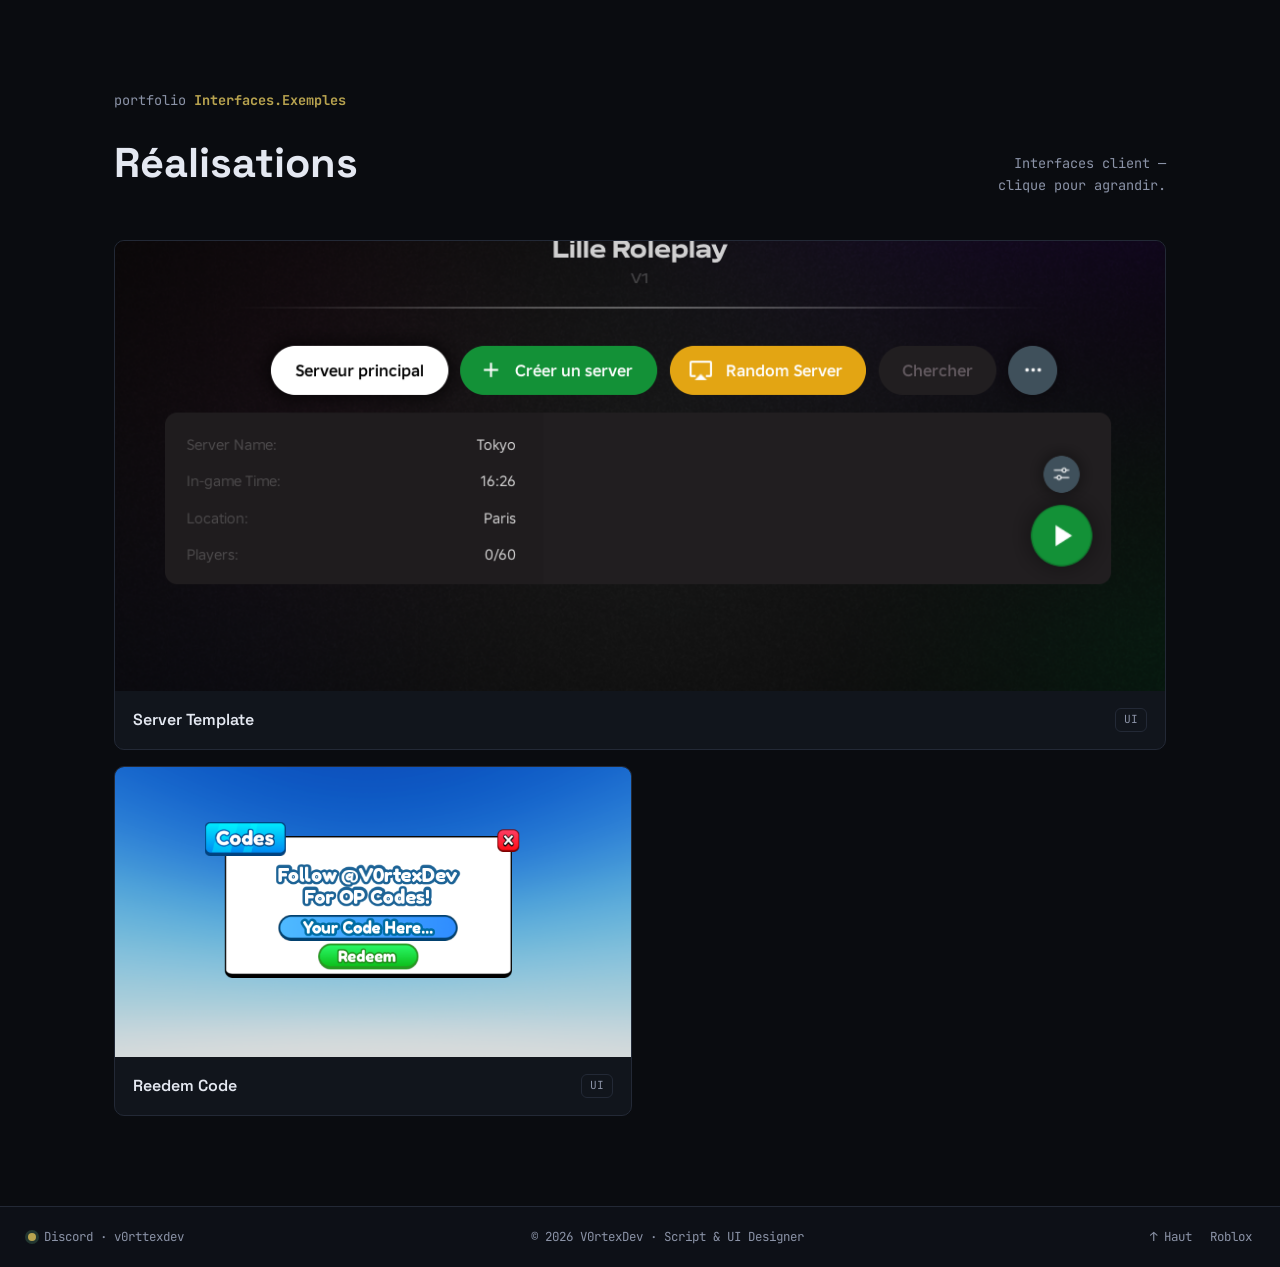
==== commit c01af5e1: "Update index.html" ====
--- a/index.html
+++ b/index.html
@@ -142,14 +142,6 @@
           <div class="card-meta"><span class="k">Role</span><span class="v">Scripter</span></div>
         </div>
       </div>
-      <div class="exp-card">
-        <div class="exp-cover"><img src="galax.png" alt="Galax RolePlay FR"></div>
-        <div class="exp-body">
-          <div class="card-title-row"><span class="card-icon">λ</span><span class="card-name">Galax RolePlay FR</span></div>
-          <p class="card-desc">Candidature envoyée en tant que Scripteur.</p>
-          <div class="card-meta"><span class="k">Statut</span><span class="v">Candidature</span></div>
-        </div>
-      </div>
     </div>
   </div>
 </section>
@@ -281,7 +273,7 @@
 function closeModal() {
   modal.classList.remove('active');
   modalImg.src = '';
-  isZoomed, isZoomed = false;
+  isZoomed = false;
   modalImg.style.transform = 'scale(1)';
 }
 
@@ -306,4 +298,4 @@
 });
 </script>
 
-</body></html>+</body></html>
